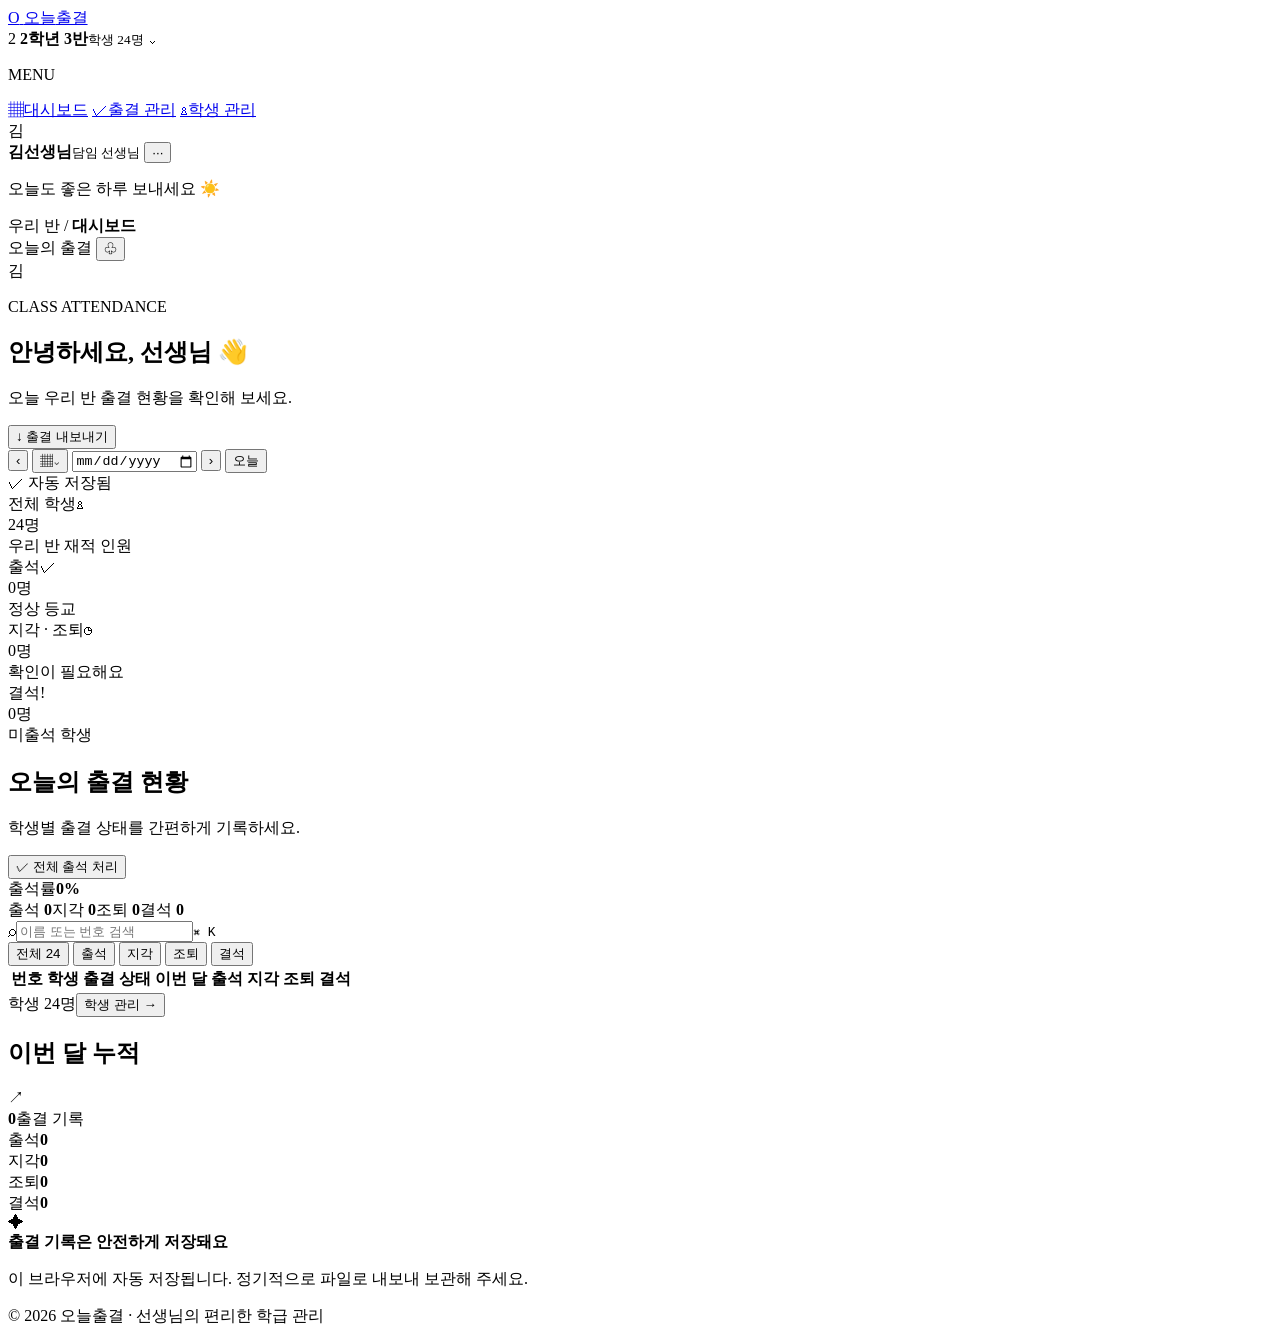
==== index.html @ e0587764 "Rename attendance-classroom_index.html to index.html" ====
<!doctype html>
<html lang="ko">
  <head>
    <meta charset="utf-8">
    <meta name="viewport" content="width=device-width, initial-scale=1">
    <meta name="theme-color" content="#f6f8fc">
    <title>오늘출결 | 우리 반 출결 관리</title>
    <link rel="stylesheet" href="styles.css">
  </head>
  <body>
    <div class="app-shell">
      <aside class="sidebar" aria-label="주 메뉴">
        <a class="brand" href="#" aria-label="오늘출결 홈">
          <span class="brand-mark" aria-hidden="true">O</span>
          <span>오늘<span class="brand-accent">출결</span></span>
        </a>
        <div class="class-switcher">
          <span class="class-icon">2</span>
          <span><strong>2학년 3반</strong><small>학생 24명</small></span>
          <span class="switch-chevron" aria-hidden="true">⌄</span>
        </div>
        <p class="nav-label">MENU</p>
        <nav class="main-nav">
          <a class="nav-item active" href="#overview"><span class="nav-icon">▦</span>대시보드</a>
          <a class="nav-item" href="#attendance"><span class="nav-icon">✓</span>출결 관리</a>
          <a class="nav-item" href="#students"><span class="nav-icon">♙</span>학생 관리</a>
        </nav>
        <div class="sidebar-bottom">
          <div class="teacher-card">
            <div class="teacher-avatar">김</div>
            <span><strong>김선생님</strong><small>담임 선생님</small></span>
            <button class="more-button" aria-label="프로필 메뉴">···</button>
          </div>
          <p class="version">오늘도 좋은 하루 보내세요 ☀️</p>
        </div>
      </aside>

      <main class="main-content" id="overview">
        <header class="topbar">
          <div class="breadcrumb">우리 반 <span>/</span> <strong>대시보드</strong></div>
          <div class="topbar-actions">
            <span class="today-label"><span class="live-dot"></span>오늘의 출결</span>
            <button class="icon-button" aria-label="알림">♧<i></i></button>
            <div class="top-avatar">김</div>
          </div>
        </header>

        <section class="page-heading">
          <div>
            <p class="eyebrow">CLASS ATTENDANCE</p>
            <h1>안녕하세요, 선생님 <span class="wave">👋</span></h1>
            <p class="heading-subtitle">오늘 우리 반 출결 현황을 확인해 보세요.</p>
          </div>
          <button class="button button-outline" id="export-button"><span aria-hidden="true">↓</span> 출결 내보내기</button>
        </section>

        <section class="date-row" aria-label="출결 날짜 선택">
          <div class="date-navigation">
            <button class="date-arrow" id="previous-day" aria-label="이전 날짜">‹</button>
            <button class="date-display" id="date-display" aria-label="날짜 선택"><span class="calendar-icon">▦</span><span id="date-label"></span><span class="chevron">⌄</span></button>
            <input id="date-picker" type="date" aria-label="출결 날짜">
            <button class="date-arrow" id="next-day" aria-label="다음 날짜">›</button>
            <button class="today-button" id="today-button">오늘</button>
          </div>
          <div class="saved-state"><span class="saved-check">✓</span> 자동 저장됨</div>
        </section>

        <section class="stat-grid" aria-label="오늘의 출결 통계">
          <article class="stat-card">
            <div class="stat-top"><span>전체 학생</span><span class="stat-icon icon-blue">♙</span></div>
            <div class="stat-value" id="total-count">24<span>명</span></div>
            <div class="stat-foot"><span class="neutral-dot"></span>우리 반 재적 인원</div>
          </article>
          <article class="stat-card">
            <div class="stat-top"><span>출석</span><span class="stat-icon icon-green">✓</span></div>
            <div class="stat-value" id="present-count">0<span>명</span></div>
            <div class="stat-foot"><span class="green-dot"></span><span id="present-note">정상 등교</span></div>
          </article>
          <article class="stat-card">
            <div class="stat-top"><span>지각 · 조퇴</span><span class="stat-icon icon-amber">◷</span></div>
            <div class="stat-value" id="late-early-count">0<span>명</span></div>
            <div class="stat-foot"><span class="amber-dot"></span>확인이 필요해요</div>
          </article>
          <article class="stat-card">
            <div class="stat-top"><span>결석</span><span class="stat-icon icon-red">!</span></div>
            <div class="stat-value" id="absent-count">0<span>명</span></div>
            <div class="stat-foot"><span class="red-dot"></span>미출석 학생</div>
          </article>
        </section>

        <section class="overview-grid">
          <article class="panel attendance-panel" id="students">
            <div class="panel-heading">
              <div><h2>오늘의 출결 현황</h2><p>학생별 출결 상태를 간편하게 기록하세요.</p></div>
              <button class="button button-primary" id="all-present"><span>✓</span> 전체 출석 처리</button>
            </div>
            <div class="attendance-summary">
              <div class="summary-copy"><span class="summary-kicker">출석률</span><strong id="attendance-rate">0%</strong></div>
              <div class="progress-track"><div class="progress-fill" id="attendance-progress"></div></div>
              <div class="summary-counts"><span><i class="legend-dot present"></i>출석 <b id="summary-present">0</b></span><span><i class="legend-dot late"></i>지각 <b id="summary-late">0</b></span><span><i class="legend-dot early"></i>조퇴 <b id="summary-early">0</b></span><span><i class="legend-dot absent"></i>결석 <b id="summary-absent">0</b></span></div>
            </div>
            <div class="table-toolbar" id="attendance">
              <label class="search-box"><span aria-hidden="true">⌕</span><input id="search-input" type="search" placeholder="이름 또는 번호 검색" aria-label="이름 또는 번호 검색"><kbd>⌘ K</kbd></label>
              <div class="filter-group" aria-label="출결 상태 필터">
                <button class="filter-button selected" data-filter="all">전체 <span id="filter-all-count">24</span></button>
                <button class="filter-button" data-filter="present">출석</button>
                <button class="filter-button" data-filter="late">지각</button>
                <button class="filter-button" data-filter="early">조퇴</button>
                <button class="filter-button" data-filter="absent">결석</button>
              </div>
            </div>
            <div class="table-wrap">
              <table>
                <thead><tr><th>번호</th><th>학생</th><th>출결 상태</th><th>이번 달 출석</th><th>지각</th><th>조퇴</th><th>결석</th></tr></thead>
                <tbody id="student-rows"></tbody>
              </table>
              <div class="empty-state" id="empty-state" hidden>검색 결과가 없습니다.</div>
            </div>
            <div class="table-footer"><span id="showing-count">학생 24명</span><button class="text-button" id="manage-students">학생 관리 <span>→</span></button></div>
          </article>

          <aside class="side-panels">
            <article class="panel month-panel">
              <div class="panel-heading compact"><div><h2>이번 달 누적</h2><p id="month-label"></p></div><span class="trend-icon">↗</span></div>
              <div class="month-total"><strong id="month-total">0</strong><span>출결 기록</span></div>
              <div class="mini-chart" id="mini-chart" aria-label="최근 7일 출석 추이"></div>
              <div class="chart-labels" id="chart-labels"></div>
              <div class="month-breakdown">
                <div><span><i class="legend-dot present"></i>출석</span><strong id="month-present">0</strong></div>
                <div><span><i class="legend-dot late"></i>지각</span><strong id="month-late">0</strong></div>
                <div><span><i class="legend-dot early"></i>조퇴</span><strong id="month-early">0</strong></div>
                <div><span><i class="legend-dot absent"></i>결석</span><strong id="month-absent">0</strong></div>
              </div>
            </article>
            <article class="tip-card">
              <div class="tip-icon">✦</div><div><strong>출결 기록은 안전하게 저장돼요</strong><p>이 브라우저에 자동 저장됩니다. 정기적으로 파일로 내보내 보관해 주세요.</p></div>
            </article>
          </aside>
        </section>
        <footer class="page-footer">© 2026 오늘출결 <span>·</span> 선생님의 편리한 학급 관리</footer>
      </main>
    </div>

    <dialog id="student-dialog">
      <form method="dialog" id="student-form">
        <div class="dialog-heading"><div><span class="eyebrow">CLASS ROSTER</span><h2>학생 추가</h2></div><button class="dialog-close" value="cancel" aria-label="닫기">×</button></div>
        <label class="form-label" for="student-name">학생 이름</label>
        <input id="student-name" class="form-input" name="name" maxlength="20" placeholder="이름을 입력해 주세요" required>
        <div class="dialog-actions"><button class="button button-outline" value="cancel">취소</button><button class="button button-primary" id="save-student" value="default">학생 추가</button></div>
      </form>
    </dialog>
    <script src="app.js"></script>
  </body>
</html>
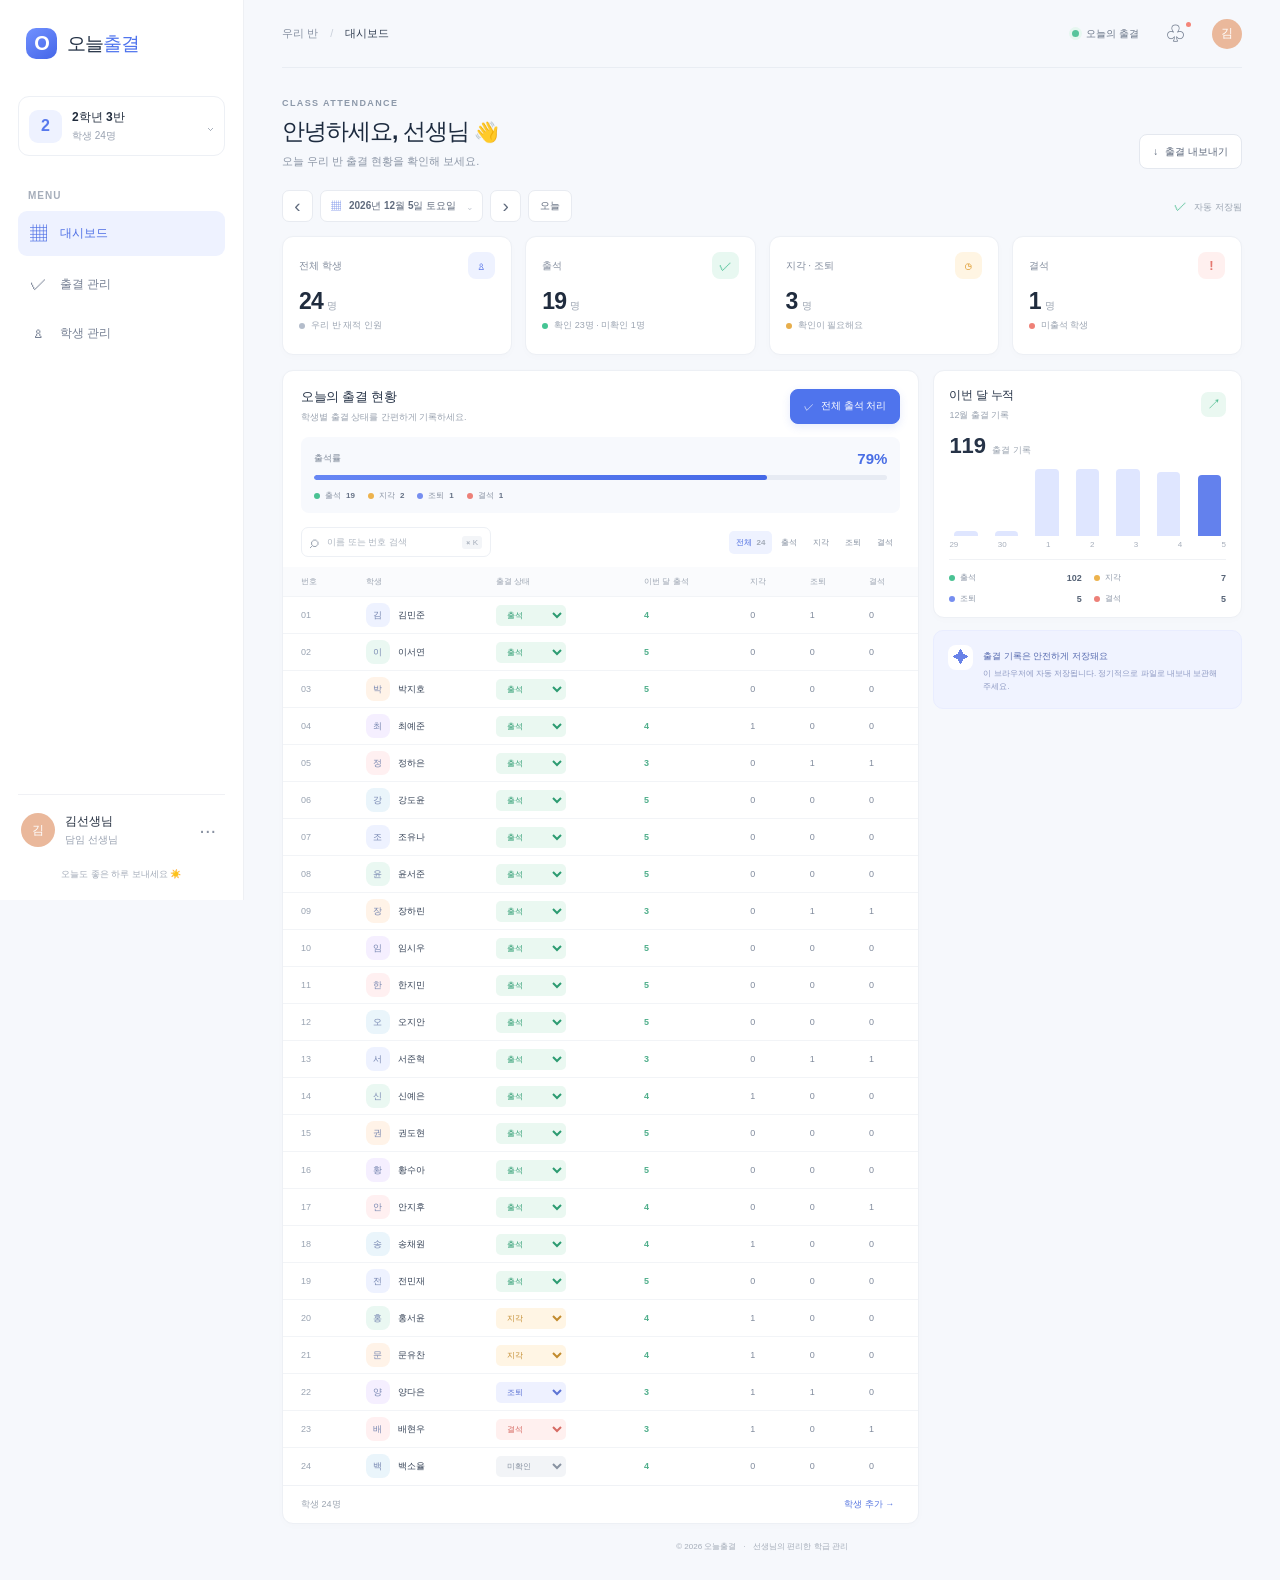
==== commit 360ff9a4: "Fix attendance app assets and add usage guide Co-authored-by: copilot-swe-agent[bot] <198982749+Copi" ====
--- a/index.html
+++ b/index.html
@@ -5,7 +5,7 @@
     <meta name="viewport" content="width=device-width, initial-scale=1">
     <meta name="theme-color" content="#f6f8fc">
     <title>오늘출결 | 우리 반 출결 관리</title>
-    <link rel="stylesheet" href="styles.css">
+    <link rel="stylesheet" href="attendance-classroom_styles.css">
   </head>
   <body>
     <div class="app-shell">
@@ -149,6 +149,6 @@
         <div class="dialog-actions"><button class="button button-outline" value="cancel">취소</button><button class="button button-primary" id="save-student" value="default">학생 추가</button></div>
       </form>
     </dialog>
-    <script src="app.js"></script>
+    <script src="attendance-classroom_app.js"></script>
   </body>
 </html>
--- a/attendance-classroom_styles.css
+++ b/attendance-classroom_styles.css
@@ -0,0 +1,200 @@
+:root {
+  font-family: 'Apple SD Gothic Neo', 'Malgun Gothic', 'Noto Sans KR', sans-serif;
+  color: #202b3c;
+  background: #f6f8fc;
+  font-synthesis: none;
+  text-rendering: optimizeLegibility;
+  --blue: #4f74ed;
+  --muted: #8b95a7;
+  --border: #edf0f5;
+}
+
+* { box-sizing: border-box; }
+body { margin: 0; min-width: 320px; background: #f6f8fc; }
+button, input { font: inherit; }
+button { cursor: pointer; }
+.app-shell { min-height: 100vh; }
+
+.sidebar {
+  width: 244px; position: fixed; inset: 0 auto 0 0; z-index: 4; display: flex; flex-direction: column;
+  padding: 28px 18px 19px; background: #fff; border-right: 1px solid #eef0f4;
+}
+.brand { display: flex; align-items: center; gap: 10px; padding: 0 8px; color: #223044; text-decoration: none; font-size: 19px; font-weight: 800; letter-spacing: -1px; }
+.brand-mark { width: 31px; height: 31px; display: grid; place-items: center; border-radius: 10px; color: #fff; background: linear-gradient(145deg,#7191ff,#4566e8); font-size: 20px; font-weight: 700; }
+.brand-accent { color: var(--blue); }
+.class-switcher { display: flex; align-items: center; gap: 10px; margin: 37px 0 34px; padding: 12px 10px; border: 1px solid #edf0f5; border-radius: 11px; }
+.class-icon { width: 33px; height: 33px; display: grid; place-items: center; border-radius: 9px; color: #5879ed; background: #eef2ff; font-weight: 800; }
+.class-switcher strong,.teacher-card strong { display: block; font-size: 12px; }
+.class-switcher small,.teacher-card small { display: block; margin-top: 3px; color: #98a1b0; font-size: 10px; }
+.switch-chevron { margin-left: auto; color: #aab1bd; }
+.nav-label { padding: 0 10px; color: #a5adba; font-size: 10px; font-weight: 700; letter-spacing: 1px; }
+.main-nav { display: grid; gap: 7px; }
+.nav-item { display: flex; align-items: center; gap: 13px; padding: 11px 12px; border-radius: 9px; color: #778194; text-decoration: none; font-size: 12px; font-weight: 600; }
+.nav-item.active { color: #4f70e5; background: #eef2ff; }
+.nav-icon { width: 17px; text-align: center; font-size: 17px; }
+.sidebar-bottom { margin-top: auto; }
+.teacher-card { display: flex; align-items: center; gap: 10px; border-top: 1px solid #f0f1f5; padding: 18px 3px 13px; }
+.teacher-avatar,.top-avatar { display: grid; place-items: center; flex: 0 0 auto; border-radius: 50%; color: #fff; background: #eab89b; font-size: 12px; font-weight: 700; }
+.teacher-avatar { width: 34px; height: 34px; }
+.more-button { margin-left: auto; border: 0; background: none; color: #8992a2; font-size: 20px; }
+.version { margin: 8px 0 0; color: #a4acb9; font-size: 9px; text-align: center; }
+
+.main-content { max-width: 1600px; margin-left: 244px; padding: 0 38px 28px; }
+.topbar { height: 68px; display: flex; align-items: center; justify-content: space-between; border-bottom: 1px solid #e9edf3; }
+.breadcrumb { color: #8791a2; font-size: 11px; }
+.breadcrumb span { margin: 0 9px; color: #cad0da; }
+.breadcrumb strong { color: #344054; font-weight: 600; }
+.topbar-actions { display: flex; align-items: center; gap: 21px; }
+.today-label { display: flex; align-items: center; gap: 7px; color: #687487; font-size: 10px; }
+.live-dot { width: 7px; height: 7px; border-radius: 50%; background: #56c49b; box-shadow: 0 0 0 3px #e6f7f0; }
+.icon-button { position: relative; border: 0; color: #727d8f; background: none; font-size: 19px; }
+.icon-button i { position: absolute; top: 2px; right: 0; width: 5px; height: 5px; border-radius: 50%; background: #f48579; }
+.top-avatar { width: 30px; height: 30px; }
+.page-heading { display: flex; justify-content: space-between; align-items: end; margin: 30px 0 21px; }
+.eyebrow { margin: 0 0 8px; color: #8d99aa; font-size: 9px; font-weight: 700; letter-spacing: 1.4px; }
+h1,h2,p { margin-top: 0; }
+h1 { margin-bottom: 7px; color: #1d2b3f; font-size: 23px; letter-spacing: -1px; }
+.wave { font-size: 20px; }
+.heading-subtitle { margin: 0; color: #8d97a7; font-size: 11px; }
+.button { display: inline-flex; align-items: center; justify-content: center; gap: 7px; min-height: 35px; padding: 0 13px; border-radius: 8px; font-size: 10px; font-weight: 600; transition: .15s ease; }
+.button-outline { border: 1px solid #e4e8ef; color: #596579; background: #fff; }
+.button-outline:hover { background: #f8f9fc; border-color: #ccd4e0; }
+.button-primary { border: 1px solid var(--blue); color: #fff; background: var(--blue); box-shadow: 0 3px 8px #4f74ed24; }
+.button-primary:hover { background: #3e63df; }
+.date-row { display: flex; justify-content: space-between; align-items: center; margin-bottom: 14px; }
+.date-navigation { position: relative; display: flex; align-items: center; gap: 7px; }
+.date-arrow,.today-button,.date-display { height: 32px; border: 1px solid #e8ebf1; border-radius: 7px; color: #606b7d; background: #fff; }
+.date-arrow { width: 31px; font-size: 19px; }
+.date-display { display: flex; align-items: center; gap: 8px; padding: 0 10px; font-size: 10px; font-weight: 600; }
+.calendar-icon { color: #7890e8; }
+.chevron { margin-left: 3px; color: #9da6b4; }
+#date-picker { position: absolute; z-index: 3; left: 36px; width: 145px; height: 32px; opacity: 0; cursor: pointer; }
+.today-button { padding: 0 11px; font-size: 10px; }
+.saved-state { color: #9aa4b1; font-size: 9px; }
+.saved-check { margin-right: 5px; color: #40b98a; font-size: 13px; }
+.stat-grid { display: grid; grid-template-columns: repeat(4, minmax(0,1fr)); gap: 13px; margin-bottom: 15px; }
+.stat-card,.panel { border: 1px solid #edf0f5; border-radius: 11px; background: #fff; box-shadow: 0 2px 8px #28364b04; }
+.stat-card { min-height: 119px; padding: 15px 16px 13px; }
+.stat-top { display: flex; justify-content: space-between; align-items: center; color: #828c9d; font-size: 10px; font-weight: 500; }
+.stat-icon { width: 27px; height: 27px; display: grid; place-items: center; border-radius: 8px; font-weight: 700; font-size: 13px; }
+.icon-blue { color: #6781eb; background: #eef2ff; }
+.icon-green { color: #35b888; background: #e8f8f1; }
+.icon-amber { color: #e2a543; background: #fff5e3; }
+.icon-red { color: #e57870; background: #fff0ef; }
+.stat-value { margin: 9px 0 4px; color: #202c3e; font-size: 23px; font-weight: 700; letter-spacing: -.8px; }
+.stat-value span { margin-left: 4px; color: #9ba4b1; font-size: 10px; font-weight: 500; }
+.stat-foot { display: flex; align-items: center; gap: 6px; color: #9ba4b1; font-size: 9px; }
+.neutral-dot,.green-dot,.amber-dot,.red-dot { width: 6px; height: 6px; border-radius: 50%; }
+.neutral-dot { background: #b4bdcb; }.green-dot { background: #45c594; }.amber-dot { background: #e7ae4c; }.red-dot { background: #ef8177; }
+.overview-grid { display: grid; grid-template-columns: minmax(0, 1.9fr) minmax(235px, .92fr); gap: 14px; align-items: start; }
+.attendance-panel { min-width: 0; overflow: hidden; }
+.panel-heading { display: flex; align-items: center; justify-content: space-between; padding: 17px 18px 13px; }
+.panel-heading h2 { margin: 0 0 5px; color: #263347; font-size: 13px; letter-spacing: -.3px; }
+.panel-heading p { margin: 0; color: #9aa3b0; font-size: 9px; }
+.attendance-summary { margin: 0 18px; padding: 13px 13px 12px; border-radius: 8px; background: #f7f9fd; }
+.summary-copy { display: flex; justify-content: space-between; align-items: center; margin-bottom: 8px; }
+.summary-kicker { color: #7f8999; font-size: 9px; }
+.summary-copy strong { color: #496ee5; font-size: 15px; }
+.progress-track { height: 5px; overflow: hidden; border-radius: 9px; background: #e7ebf3; }
+.progress-fill { width: 0; height: 100%; border-radius: inherit; background: linear-gradient(90deg,#6686f4,#4569e7); transition: width .25s ease; }
+.summary-counts { display: flex; flex-wrap: wrap; gap: 13px; margin-top: 10px; color: #8a94a4; font-size: 8px; }
+.summary-counts span,.month-breakdown span { display: inline-flex; align-items: center; gap: 5px; }
+.summary-counts b { color: #657185; font-weight: 600; }
+.legend-dot { display: inline-block; width: 6px; height: 6px; border-radius: 50%; }
+.legend-dot.present { background: #4ac293; }.legend-dot.late { background: #edb34d; }.legend-dot.early { background: #768ef0; }.legend-dot.absent { background: #ed8078; }
+.table-toolbar { display: flex; justify-content: space-between; align-items: center; gap: 12px; padding: 14px 18px 10px; }
+.search-box { display: flex; align-items: center; gap: 6px; width: 190px; height: 30px; padding: 0 8px; border: 1px solid #edf0f5; border-radius: 7px; color: #9ca5b2; }
+.search-box > span { font-size: 17px; }
+.search-box input { width: 100%; min-width: 0; border: 0; outline: 0; color: #495569; background: transparent; font-size: 9px; }
+.search-box input::placeholder { color: #adb5c0; }
+kbd { flex: 0 0 auto; padding: 2px 4px; border-radius: 3px; color: #a4adba; background: #f3f5f8; font: 8px sans-serif; }
+.filter-group { display: flex; align-items: center; gap: 2px; }
+.filter-button { border: 0; border-radius: 5px; padding: 6px 7px; color: #8792a2; background: transparent; font-size: 8px; white-space: nowrap; }
+.filter-button span { margin-left: 2px; color: #a1aab7; }
+.filter-button.selected { color: #4b6ce0; background: #eef2ff; font-weight: 600; }
+.table-wrap { min-height: 232px; overflow-x: auto; }
+table { width: 100%; border-collapse: collapse; text-align: left; }
+thead { background: #fafbfd; }
+th { padding: 9px 10px; color: #9ca5b2; font-size: 8px; font-weight: 500; white-space: nowrap; }
+th:first-child,td:first-child { padding-left: 18px; }
+td { height: 37px; padding: 4px 10px; border-top: 1px solid #f2f4f7; color: #768193; font-size: 9px; white-space: nowrap; }
+.student-cell { display: flex; align-items: center; gap: 8px; color: #344155; font-weight: 600; }
+.student-initial { width: 24px; height: 24px; display: grid; place-items: center; border-radius: 8px; background: #f1f4fb; color: #7585b0; font-size: 9px; }
+.student-number { color: #9aa4b2; }
+.count-cell { color: #808b9d; }
+.count-highlight { color: #51af8c; font-weight: 600; }
+.status-select { min-width: 70px; padding: 4px 6px; border: 1px solid transparent; border-radius: 5px; outline: none; font-size: 8px; cursor: pointer; }
+.status-select:focus { border-color: #bdcaff; }
+.status-present { color: #2d9c72; background: #eaf8f1; }.status-late { color: #c28b2e; background: #fff5e4; }.status-early { color: #5d74d4; background: #eef1ff; }.status-absent { color: #d66b64; background: #fff0ef; }.status-unset { color: #8993a2; background: #f2f4f7; }
+.empty-state { padding: 32px 10px; color: #9aa3b0; font-size: 10px; text-align: center; }
+.table-footer { display: flex; justify-content: space-between; align-items: center; padding: 11px 18px; border-top: 1px solid #f0f2f6; color: #9ba4b0; font-size: 9px; }
+.text-button { border: 0; color: #5574df; background: none; font-size: 9px; font-weight: 600; }
+.text-button span { padding-left: 4px; font-size: 13px; }
+.side-panels { display: grid; gap: 12px; }
+.month-panel { padding-bottom: 13px; }
+.panel-heading.compact { padding: 16px 15px 6px; }
+.panel-heading.compact h2 { font-size: 12px; }
+.trend-icon { width: 25px; height: 25px; display: grid; place-items: center; border-radius: 7px; color: #50bd91; background: #eaf8f1; font-size: 14px; }
+.month-total { display: flex; align-items: baseline; gap: 6px; padding: 5px 15px 0; }
+.month-total strong { color: #263347; font-size: 22px; }.month-total span { color: #9da6b2; font-size: 9px; }
+.mini-chart { height: 77px; display: flex; align-items: end; justify-content: space-between; gap: 7px; padding: 10px 15px 0; }
+.chart-bar-wrap { height: 100%; display: flex; flex: 1; align-items: end; justify-content: center; }
+.chart-bar { width: 70%; min-height: 4px; border-radius: 4px 4px 0 0; background: #dfe6ff; transition: height .2s ease; }
+.chart-bar.today { background: #6381ed; }
+.chart-labels { display: flex; justify-content: space-between; padding: 4px 15px 10px; color: #a6aebb; font-size: 8px; }
+.month-breakdown { display: grid; grid-template-columns: 1fr 1fr; gap: 10px 12px; margin: 0 15px; padding-top: 12px; border-top: 1px solid #f0f2f5; }
+.month-breakdown div { display: flex; justify-content: space-between; align-items: center; color: #8e98a8; font-size: 8px; }
+.month-breakdown strong { color: #576477; font-size: 9px; font-weight: 600; }
+.tip-card { display: flex; gap: 10px; padding: 14px; border: 1px solid #e9edff; border-radius: 10px; background: #f0f3ff; }
+.tip-icon { width: 25px; height: 25px; flex: 0 0 auto; display: grid; place-items: center; border-radius: 8px; color: #6882e8; background: #fff; }
+.tip-card strong { color: #566aaf; font-size: 9px; }
+.tip-card p { margin: 5px 0 0; color: #8b97c1; font-size: 8px; line-height: 1.6; }
+.page-footer { margin-top: 17px; color: #a4acb8; font-size: 8px; text-align: center; }.page-footer span { margin: 0 5px; }
+
+dialog { width: min(390px, calc(100vw - 32px)); padding: 0; border: 0; border-radius: 14px; box-shadow: 0 18px 60px #25324a33; }
+dialog::backdrop { background: #1b263b66; backdrop-filter: blur(2px); }
+dialog form { padding: 23px; }
+.dialog-heading { display: flex; justify-content: space-between; align-items: start; margin-bottom: 20px; }
+.dialog-heading .eyebrow { margin-bottom: 6px; }.dialog-heading h2 { margin: 0; font-size: 18px; }
+.dialog-close { border: 0; color: #8c96a6; background: none; font-size: 24px; line-height: 1; }
+.form-label { display: block; margin-bottom: 7px; color: #626e80; font-size: 10px; }
+.form-input { width: 100%; height: 39px; padding: 0 11px; border: 1px solid #e5e9f0; border-radius: 7px; outline-color: #8299f1; font-size: 11px; }
+.dialog-actions { display: flex; justify-content: end; gap: 7px; margin-top: 20px; }
+
+@media (min-width: 1400px) {
+  .main-content { margin: 0 auto 0 244px; padding-right: 55px; padding-left: 55px; }
+}
+@media (max-width: 1100px) {
+  .sidebar { width: 205px; padding-right: 14px; padding-left: 14px; }
+  .main-content { margin-left: 205px; padding-right: 22px; padding-left: 22px; }
+  .overview-grid { grid-template-columns: minmax(0,1fr) 250px; gap: 10px; }
+  .table-toolbar { align-items: flex-start; flex-direction: column; }
+  .filter-group { flex-wrap: wrap; }
+  .search-box { width: 100%; }
+}
+@media (max-width: 760px) {
+  .sidebar { position: static; width: 100%; height: 57px; flex-direction: row; align-items: center; justify-content: space-between; padding: 0 17px; border-right: 0; border-bottom: 1px solid #edf0f5; }
+  .brand { padding: 0; font-size: 16px; }.brand-mark { width: 27px; height: 27px; font-size: 17px; }
+  .class-switcher { margin: 0; padding: 5px 8px; border: 0; }.class-icon { width: 27px; height: 27px; }.class-switcher small,.switch-chevron,.nav-label,.sidebar-bottom { display: none; }
+  .class-switcher strong { font-size: 10px; }
+  .main-nav { display: flex; gap: 2px; }.nav-item { gap: 0; padding: 8px; font-size: 0; }.nav-icon { font-size: 16px; }
+  .main-content { margin: 0; padding: 0 16px 22px; }
+  .topbar { height: 48px; }.topbar-actions { gap: 12px; }.today-label { font-size: 9px; }
+  .page-heading { align-items: flex-start; margin: 23px 0 18px; }.page-heading .button { padding: 0 9px; min-height: 31px; font-size: 9px; }
+  h1 { font-size: 19px; }.heading-subtitle { font-size: 10px; }
+  .stat-grid { grid-template-columns: repeat(2,minmax(0,1fr)); gap: 9px; }.stat-card { min-height: 105px; padding: 12px; }
+  .overview-grid { grid-template-columns: 1fr; }.side-panels { grid-template-columns: 1fr 1fr; align-items: stretch; }.tip-card { align-items: flex-start; }
+}
+@media (max-width: 490px) {
+  .sidebar { padding: 0 10px; }.brand { gap: 6px; font-size: 14px; }.brand-mark { width: 24px; height: 24px; }
+  .class-switcher { gap: 6px; padding: 4px; }.class-switcher strong { font-size: 9px; }.class-icon { width: 23px; height: 23px; }
+  .main-nav { gap: 0; }.nav-item { padding: 7px 6px; }.nav-icon { font-size: 14px; }
+  .main-content { padding-right: 11px; padding-left: 11px; }.breadcrumb { font-size: 9px; }
+  .page-heading { gap: 5px; }.page-heading .button { font-size: 0; width: 33px; padding: 0; }.page-heading .button span { font-size: 15px; }
+  .date-row { align-items: flex-start; }.saved-state { padding-top: 9px; font-size: 8px; }
+  .stat-card { min-height: 99px; }.stat-value { font-size: 21px; }
+  .panel-heading { padding-right: 12px; padding-left: 12px; }.attendance-summary { margin-right: 12px; margin-left: 12px; }.table-toolbar { padding-right: 12px; padding-left: 12px; }
+  .filter-group { width: 100%; justify-content: space-between; }.filter-button { padding: 6px 5px; }
+  table { min-width: 510px; } th:first-child,td:first-child { padding-left: 12px; }.table-footer { padding-right: 12px; padding-left: 12px; }
+  .side-panels { grid-template-columns: 1fr; }.tip-card { padding: 12px; }
+}
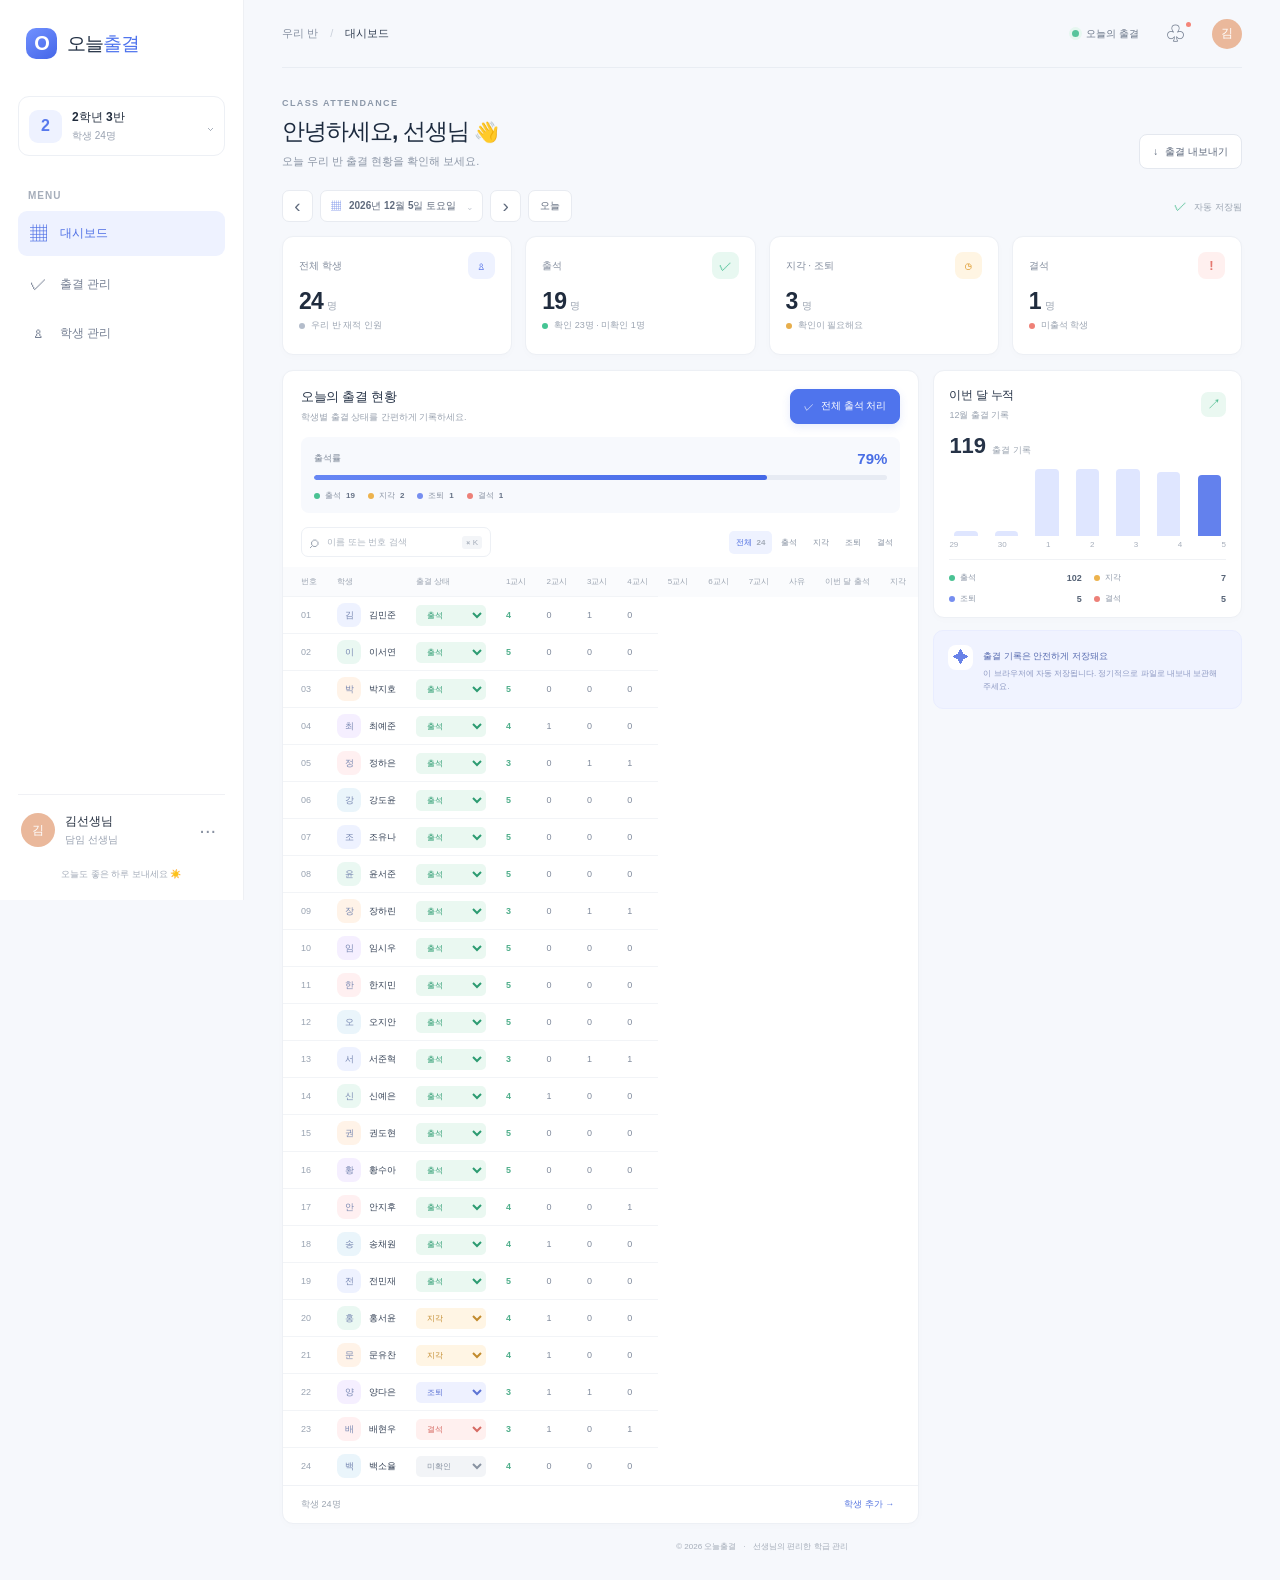
==== commit a8ecb439: "Add per-period attendance marks and reason notes Co-authored-by: copilot-swe-agent[bot] <198982749+C" ====
--- a/index.html
+++ b/index.html
@@ -111,7 +111,7 @@
             </div>
             <div class="table-wrap">
               <table>
-                <thead><tr><th>번호</th><th>학생</th><th>출결 상태</th><th>이번 달 출석</th><th>지각</th><th>조퇴</th><th>결석</th></tr></thead>
+                <thead><tr><th>번호</th><th>학생</th><th>출결 상태</th><th>1교시</th><th>2교시</th><th>3교시</th><th>4교시</th><th>5교시</th><th>6교시</th><th>7교시</th><th>사유</th><th>이번 달 출석</th><th>지각</th><th>조퇴</th><th>결석</th></tr></thead>
                 <tbody id="student-rows"></tbody>
               </table>
               <div class="empty-state" id="empty-state" hidden>검색 결과가 없습니다.</div>
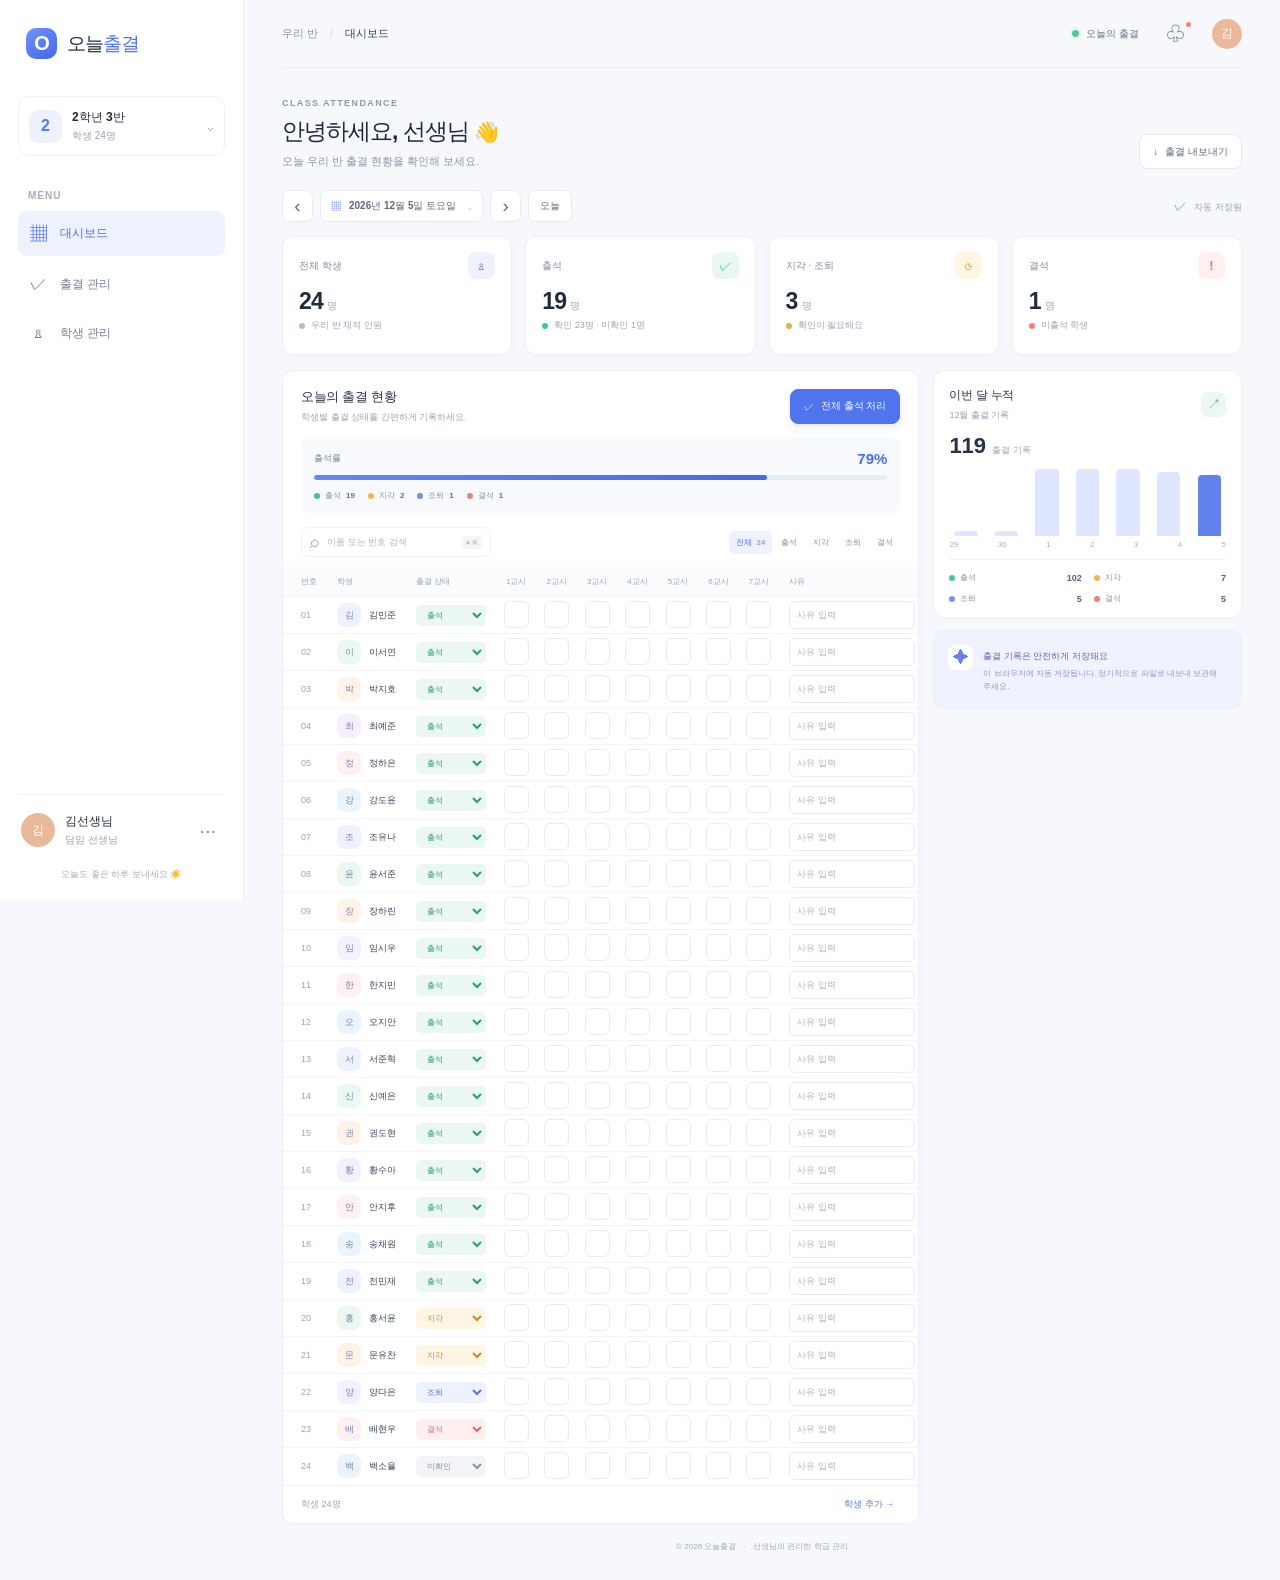
==== commit 9a8cf4b9: "Use renamed attendance asset paths Co-authored-by: copilot-swe-agent[bot] <198982749+Copilot@users.n" ====
--- a/index.html
+++ b/index.html
@@ -5,7 +5,7 @@
     <meta name="viewport" content="width=device-width, initial-scale=1">
     <meta name="theme-color" content="#f6f8fc">
     <title>오늘출결 | 우리 반 출결 관리</title>
-    <link rel="stylesheet" href="attendance-classroom_styles.css">
+    <link rel="stylesheet" href="classroom_styles.css">
   </head>
   <body>
     <div class="app-shell">
@@ -149,6 +149,6 @@
         <div class="dialog-actions"><button class="button button-outline" value="cancel">취소</button><button class="button button-primary" id="save-student" value="default">학생 추가</button></div>
       </form>
     </dialog>
-    <script src="attendance-classroom_app.js"></script>
+    <script src="classroom_app.js"></script>
   </body>
 </html>
--- a/classroom_styles.css
+++ b/classroom_styles.css
@@ -0,0 +1,207 @@
+:root {
+  font-family: 'Apple SD Gothic Neo', 'Malgun Gothic', 'Noto Sans KR', sans-serif;
+  color: #202b3c;
+  background: #f6f8fc;
+  font-synthesis: none;
+  text-rendering: optimizeLegibility;
+  --blue: #4f74ed;
+  --muted: #8b95a7;
+  --border: #edf0f5;
+}
+
+* { box-sizing: border-box; }
+body { margin: 0; min-width: 320px; background: #f6f8fc; }
+button, input { font: inherit; }
+button { cursor: pointer; }
+.app-shell { min-height: 100vh; }
+
+.sidebar {
+  width: 244px; position: fixed; inset: 0 auto 0 0; z-index: 4; display: flex; flex-direction: column;
+  padding: 28px 18px 19px; background: #fff; border-right: 1px solid #eef0f4;
+}
+.brand { display: flex; align-items: center; gap: 10px; padding: 0 8px; color: #223044; text-decoration: none; font-size: 19px; font-weight: 800; letter-spacing: -1px; }
+.brand-mark { width: 31px; height: 31px; display: grid; place-items: center; border-radius: 10px; color: #fff; background: linear-gradient(145deg,#7191ff,#4566e8); font-size: 20px; font-weight: 700; }
+.brand-accent { color: var(--blue); }
+.class-switcher { display: flex; align-items: center; gap: 10px; margin: 37px 0 34px; padding: 12px 10px; border: 1px solid #edf0f5; border-radius: 11px; }
+.class-icon { width: 33px; height: 33px; display: grid; place-items: center; border-radius: 9px; color: #5879ed; background: #eef2ff; font-weight: 800; }
+.class-switcher strong,.teacher-card strong { display: block; font-size: 12px; }
+.class-switcher small,.teacher-card small { display: block; margin-top: 3px; color: #98a1b0; font-size: 10px; }
+.switch-chevron { margin-left: auto; color: #aab1bd; }
+.nav-label { padding: 0 10px; color: #a5adba; font-size: 10px; font-weight: 700; letter-spacing: 1px; }
+.main-nav { display: grid; gap: 7px; }
+.nav-item { display: flex; align-items: center; gap: 13px; padding: 11px 12px; border-radius: 9px; color: #778194; text-decoration: none; font-size: 12px; font-weight: 600; }
+.nav-item.active { color: #4f70e5; background: #eef2ff; }
+.nav-icon { width: 17px; text-align: center; font-size: 17px; }
+.sidebar-bottom { margin-top: auto; }
+.teacher-card { display: flex; align-items: center; gap: 10px; border-top: 1px solid #f0f1f5; padding: 18px 3px 13px; }
+.teacher-avatar,.top-avatar { display: grid; place-items: center; flex: 0 0 auto; border-radius: 50%; color: #fff; background: #eab89b; font-size: 12px; font-weight: 700; }
+.teacher-avatar { width: 34px; height: 34px; }
+.more-button { margin-left: auto; border: 0; background: none; color: #8992a2; font-size: 20px; }
+.version { margin: 8px 0 0; color: #a4acb9; font-size: 9px; text-align: center; }
+
+.main-content { max-width: 1600px; margin-left: 244px; padding: 0 38px 28px; }
+.topbar { height: 68px; display: flex; align-items: center; justify-content: space-between; border-bottom: 1px solid #e9edf3; }
+.breadcrumb { color: #8791a2; font-size: 11px; }
+.breadcrumb span { margin: 0 9px; color: #cad0da; }
+.breadcrumb strong { color: #344054; font-weight: 600; }
+.topbar-actions { display: flex; align-items: center; gap: 21px; }
+.today-label { display: flex; align-items: center; gap: 7px; color: #687487; font-size: 10px; }
+.live-dot { width: 7px; height: 7px; border-radius: 50%; background: #56c49b; box-shadow: 0 0 0 3px #e6f7f0; }
+.icon-button { position: relative; border: 0; color: #727d8f; background: none; font-size: 19px; }
+.icon-button i { position: absolute; top: 2px; right: 0; width: 5px; height: 5px; border-radius: 50%; background: #f48579; }
+.top-avatar { width: 30px; height: 30px; }
+.page-heading { display: flex; justify-content: space-between; align-items: end; margin: 30px 0 21px; }
+.eyebrow { margin: 0 0 8px; color: #8d99aa; font-size: 9px; font-weight: 700; letter-spacing: 1.4px; }
+h1,h2,p { margin-top: 0; }
+h1 { margin-bottom: 7px; color: #1d2b3f; font-size: 23px; letter-spacing: -1px; }
+.wave { font-size: 20px; }
+.heading-subtitle { margin: 0; color: #8d97a7; font-size: 11px; }
+.button { display: inline-flex; align-items: center; justify-content: center; gap: 7px; min-height: 35px; padding: 0 13px; border-radius: 8px; font-size: 10px; font-weight: 600; transition: .15s ease; }
+.button-outline { border: 1px solid #e4e8ef; color: #596579; background: #fff; }
+.button-outline:hover { background: #f8f9fc; border-color: #ccd4e0; }
+.button-primary { border: 1px solid var(--blue); color: #fff; background: var(--blue); box-shadow: 0 3px 8px #4f74ed24; }
+.button-primary:hover { background: #3e63df; }
+.date-row { display: flex; justify-content: space-between; align-items: center; margin-bottom: 14px; }
+.date-navigation { position: relative; display: flex; align-items: center; gap: 7px; }
+.date-arrow,.today-button,.date-display { height: 32px; border: 1px solid #e8ebf1; border-radius: 7px; color: #606b7d; background: #fff; }
+.date-arrow { width: 31px; font-size: 19px; }
+.date-display { display: flex; align-items: center; gap: 8px; padding: 0 10px; font-size: 10px; font-weight: 600; }
+.calendar-icon { color: #7890e8; }
+.chevron { margin-left: 3px; color: #9da6b4; }
+#date-picker { position: absolute; z-index: 3; left: 36px; width: 145px; height: 32px; opacity: 0; cursor: pointer; }
+.today-button { padding: 0 11px; font-size: 10px; }
+.saved-state { color: #9aa4b1; font-size: 9px; }
+.saved-check { margin-right: 5px; color: #40b98a; font-size: 13px; }
+.stat-grid { display: grid; grid-template-columns: repeat(4, minmax(0,1fr)); gap: 13px; margin-bottom: 15px; }
+.stat-card,.panel { border: 1px solid #edf0f5; border-radius: 11px; background: #fff; box-shadow: 0 2px 8px #28364b04; }
+.stat-card { min-height: 119px; padding: 15px 16px 13px; }
+.stat-top { display: flex; justify-content: space-between; align-items: center; color: #828c9d; font-size: 10px; font-weight: 500; }
+.stat-icon { width: 27px; height: 27px; display: grid; place-items: center; border-radius: 8px; font-weight: 700; font-size: 13px; }
+.icon-blue { color: #6781eb; background: #eef2ff; }
+.icon-green { color: #35b888; background: #e8f8f1; }
+.icon-amber { color: #e2a543; background: #fff5e3; }
+.icon-red { color: #e57870; background: #fff0ef; }
+.stat-value { margin: 9px 0 4px; color: #202c3e; font-size: 23px; font-weight: 700; letter-spacing: -.8px; }
+.stat-value span { margin-left: 4px; color: #9ba4b1; font-size: 10px; font-weight: 500; }
+.stat-foot { display: flex; align-items: center; gap: 6px; color: #9ba4b1; font-size: 9px; }
+.neutral-dot,.green-dot,.amber-dot,.red-dot { width: 6px; height: 6px; border-radius: 50%; }
+.neutral-dot { background: #b4bdcb; }.green-dot { background: #45c594; }.amber-dot { background: #e7ae4c; }.red-dot { background: #ef8177; }
+.overview-grid { display: grid; grid-template-columns: minmax(0, 1.9fr) minmax(235px, .92fr); gap: 14px; align-items: start; }
+.attendance-panel { min-width: 0; overflow: hidden; }
+.panel-heading { display: flex; align-items: center; justify-content: space-between; padding: 17px 18px 13px; }
+.panel-heading h2 { margin: 0 0 5px; color: #263347; font-size: 13px; letter-spacing: -.3px; }
+.panel-heading p { margin: 0; color: #9aa3b0; font-size: 9px; }
+.attendance-summary { margin: 0 18px; padding: 13px 13px 12px; border-radius: 8px; background: #f7f9fd; }
+.summary-copy { display: flex; justify-content: space-between; align-items: center; margin-bottom: 8px; }
+.summary-kicker { color: #7f8999; font-size: 9px; }
+.summary-copy strong { color: #496ee5; font-size: 15px; }
+.progress-track { height: 5px; overflow: hidden; border-radius: 9px; background: #e7ebf3; }
+.progress-fill { width: 0; height: 100%; border-radius: inherit; background: linear-gradient(90deg,#6686f4,#4569e7); transition: width .25s ease; }
+.summary-counts { display: flex; flex-wrap: wrap; gap: 13px; margin-top: 10px; color: #8a94a4; font-size: 8px; }
+.summary-counts span,.month-breakdown span { display: inline-flex; align-items: center; gap: 5px; }
+.summary-counts b { color: #657185; font-weight: 600; }
+.legend-dot { display: inline-block; width: 6px; height: 6px; border-radius: 50%; }
+.legend-dot.present { background: #4ac293; }.legend-dot.late { background: #edb34d; }.legend-dot.early { background: #768ef0; }.legend-dot.absent { background: #ed8078; }
+.table-toolbar { display: flex; justify-content: space-between; align-items: center; gap: 12px; padding: 14px 18px 10px; }
+.search-box { display: flex; align-items: center; gap: 6px; width: 190px; height: 30px; padding: 0 8px; border: 1px solid #edf0f5; border-radius: 7px; color: #9ca5b2; }
+.search-box > span { font-size: 17px; }
+.search-box input { width: 100%; min-width: 0; border: 0; outline: 0; color: #495569; background: transparent; font-size: 9px; }
+.search-box input::placeholder { color: #adb5c0; }
+kbd { flex: 0 0 auto; padding: 2px 4px; border-radius: 3px; color: #a4adba; background: #f3f5f8; font: 8px sans-serif; }
+.filter-group { display: flex; align-items: center; gap: 2px; }
+.filter-button { border: 0; border-radius: 5px; padding: 6px 7px; color: #8792a2; background: transparent; font-size: 8px; white-space: nowrap; }
+.filter-button span { margin-left: 2px; color: #a1aab7; }
+.filter-button.selected { color: #4b6ce0; background: #eef2ff; font-weight: 600; }
+.table-wrap { min-height: 232px; overflow-x: auto; }
+table { width: 100%; border-collapse: collapse; text-align: left; }
+thead { background: #fafbfd; }
+th { padding: 9px 10px; color: #9ca5b2; font-size: 8px; font-weight: 500; white-space: nowrap; }
+th:first-child,td:first-child { padding-left: 18px; }
+td { height: 37px; padding: 4px 10px; border-top: 1px solid #f2f4f7; color: #768193; font-size: 9px; white-space: nowrap; }
+.student-cell { display: flex; align-items: center; gap: 8px; color: #344155; font-weight: 600; }
+.student-initial { width: 24px; height: 24px; display: grid; place-items: center; border-radius: 8px; background: #f1f4fb; color: #7585b0; font-size: 9px; }
+.student-number { color: #9aa4b2; }
+.count-cell { color: #808b9d; }
+.count-highlight { color: #51af8c; font-weight: 600; }
+.status-select { min-width: 70px; padding: 4px 6px; border: 1px solid transparent; border-radius: 5px; outline: none; font-size: 8px; cursor: pointer; }
+.status-select:focus { border-color: #bdcaff; }
+.status-present { color: #2d9c72; background: #eaf8f1; }.status-late { color: #c28b2e; background: #fff5e4; }.status-early { color: #5d74d4; background: #eef1ff; }.status-absent { color: #d66b64; background: #fff0ef; }.status-unset { color: #8993a2; background: #f2f4f7; }
+.period-cell { padding: 3px 4px; text-align: center; }
+.period-mark { width: 25px; height: 27px; padding: 0; border: 1px solid #e8ebf1; border-radius: 6px; color: #4a70e6; background: #fff; font-size: 17px; font-weight: 700; line-height: 1; }
+.period-mark:hover { border-color: #aab9f5; background: #f5f7ff; }
+.period-mark.marked { border-color: #dce4ff; background: #eef2ff; }
+.reason-input { width: 126px; height: 28px; padding: 0 7px; border: 1px solid #e8ebf1; border-radius: 6px; outline: none; color: #536074; font-size: 9px; }
+.reason-input:focus { border-color: #aab9f5; }
+.reason-input::placeholder { color: #aab2bf; }
+.empty-state { padding: 32px 10px; color: #9aa3b0; font-size: 10px; text-align: center; }
+.table-footer { display: flex; justify-content: space-between; align-items: center; padding: 11px 18px; border-top: 1px solid #f0f2f6; color: #9ba4b0; font-size: 9px; }
+.text-button { border: 0; color: #5574df; background: none; font-size: 9px; font-weight: 600; }
+.text-button span { padding-left: 4px; font-size: 13px; }
+.side-panels { display: grid; gap: 12px; }
+.month-panel { padding-bottom: 13px; }
+.panel-heading.compact { padding: 16px 15px 6px; }
+.panel-heading.compact h2 { font-size: 12px; }
+.trend-icon { width: 25px; height: 25px; display: grid; place-items: center; border-radius: 7px; color: #50bd91; background: #eaf8f1; font-size: 14px; }
+.month-total { display: flex; align-items: baseline; gap: 6px; padding: 5px 15px 0; }
+.month-total strong { color: #263347; font-size: 22px; }.month-total span { color: #9da6b2; font-size: 9px; }
+.mini-chart { height: 77px; display: flex; align-items: end; justify-content: space-between; gap: 7px; padding: 10px 15px 0; }
+.chart-bar-wrap { height: 100%; display: flex; flex: 1; align-items: end; justify-content: center; }
+.chart-bar { width: 70%; min-height: 4px; border-radius: 4px 4px 0 0; background: #dfe6ff; transition: height .2s ease; }
+.chart-bar.today { background: #6381ed; }
+.chart-labels { display: flex; justify-content: space-between; padding: 4px 15px 10px; color: #a6aebb; font-size: 8px; }
+.month-breakdown { display: grid; grid-template-columns: 1fr 1fr; gap: 10px 12px; margin: 0 15px; padding-top: 12px; border-top: 1px solid #f0f2f5; }
+.month-breakdown div { display: flex; justify-content: space-between; align-items: center; color: #8e98a8; font-size: 8px; }
+.month-breakdown strong { color: #576477; font-size: 9px; font-weight: 600; }
+.tip-card { display: flex; gap: 10px; padding: 14px; border: 1px solid #e9edff; border-radius: 10px; background: #f0f3ff; }
+.tip-icon { width: 25px; height: 25px; flex: 0 0 auto; display: grid; place-items: center; border-radius: 8px; color: #6882e8; background: #fff; }
+.tip-card strong { color: #566aaf; font-size: 9px; }
+.tip-card p { margin: 5px 0 0; color: #8b97c1; font-size: 8px; line-height: 1.6; }
+.page-footer { margin-top: 17px; color: #a4acb8; font-size: 8px; text-align: center; }.page-footer span { margin: 0 5px; }
+
+dialog { width: min(390px, calc(100vw - 32px)); padding: 0; border: 0; border-radius: 14px; box-shadow: 0 18px 60px #25324a33; }
+dialog::backdrop { background: #1b263b66; backdrop-filter: blur(2px); }
+dialog form { padding: 23px; }
+.dialog-heading { display: flex; justify-content: space-between; align-items: start; margin-bottom: 20px; }
+.dialog-heading .eyebrow { margin-bottom: 6px; }.dialog-heading h2 { margin: 0; font-size: 18px; }
+.dialog-close { border: 0; color: #8c96a6; background: none; font-size: 24px; line-height: 1; }
+.form-label { display: block; margin-bottom: 7px; color: #626e80; font-size: 10px; }
+.form-input { width: 100%; height: 39px; padding: 0 11px; border: 1px solid #e5e9f0; border-radius: 7px; outline-color: #8299f1; font-size: 11px; }
+.dialog-actions { display: flex; justify-content: end; gap: 7px; margin-top: 20px; }
+
+@media (min-width: 1400px) {
+  .main-content { margin: 0 auto 0 244px; padding-right: 55px; padding-left: 55px; }
+}
+@media (max-width: 1100px) {
+  .sidebar { width: 205px; padding-right: 14px; padding-left: 14px; }
+  .main-content { margin-left: 205px; padding-right: 22px; padding-left: 22px; }
+  .overview-grid { grid-template-columns: minmax(0,1fr) 250px; gap: 10px; }
+  .table-toolbar { align-items: flex-start; flex-direction: column; }
+  .filter-group { flex-wrap: wrap; }
+  .search-box { width: 100%; }
+}
+@media (max-width: 760px) {
+  .sidebar { position: static; width: 100%; height: 57px; flex-direction: row; align-items: center; justify-content: space-between; padding: 0 17px; border-right: 0; border-bottom: 1px solid #edf0f5; }
+  .brand { padding: 0; font-size: 16px; }.brand-mark { width: 27px; height: 27px; font-size: 17px; }
+  .class-switcher { margin: 0; padding: 5px 8px; border: 0; }.class-icon { width: 27px; height: 27px; }.class-switcher small,.switch-chevron,.nav-label,.sidebar-bottom { display: none; }
+  .class-switcher strong { font-size: 10px; }
+  .main-nav { display: flex; gap: 2px; }.nav-item { gap: 0; padding: 8px; font-size: 0; }.nav-icon { font-size: 16px; }
+  .main-content { margin: 0; padding: 0 16px 22px; }
+  .topbar { height: 48px; }.topbar-actions { gap: 12px; }.today-label { font-size: 9px; }
+  .page-heading { align-items: flex-start; margin: 23px 0 18px; }.page-heading .button { padding: 0 9px; min-height: 31px; font-size: 9px; }
+  h1 { font-size: 19px; }.heading-subtitle { font-size: 10px; }
+  .stat-grid { grid-template-columns: repeat(2,minmax(0,1fr)); gap: 9px; }.stat-card { min-height: 105px; padding: 12px; }
+  .overview-grid { grid-template-columns: 1fr; }.side-panels { grid-template-columns: 1fr 1fr; align-items: stretch; }.tip-card { align-items: flex-start; }
+}
+@media (max-width: 490px) {
+  .sidebar { padding: 0 10px; }.brand { gap: 6px; font-size: 14px; }.brand-mark { width: 24px; height: 24px; }
+  .class-switcher { gap: 6px; padding: 4px; }.class-switcher strong { font-size: 9px; }.class-icon { width: 23px; height: 23px; }
+  .main-nav { gap: 0; }.nav-item { padding: 7px 6px; }.nav-icon { font-size: 14px; }
+  .main-content { padding-right: 11px; padding-left: 11px; }.breadcrumb { font-size: 9px; }
+  .page-heading { gap: 5px; }.page-heading .button { font-size: 0; width: 33px; padding: 0; }.page-heading .button span { font-size: 15px; }
+  .date-row { align-items: flex-start; }.saved-state { padding-top: 9px; font-size: 8px; }
+  .stat-card { min-height: 99px; }.stat-value { font-size: 21px; }
+  .panel-heading { padding-right: 12px; padding-left: 12px; }.attendance-summary { margin-right: 12px; margin-left: 12px; }.table-toolbar { padding-right: 12px; padding-left: 12px; }
+  .filter-group { width: 100%; justify-content: space-between; }.filter-button { padding: 6px 5px; }
+  table { min-width: 510px; } th:first-child,td:first-child { padding-left: 12px; }.table-footer { padding-right: 12px; padding-left: 12px; }
+  .side-panels { grid-template-columns: 1fr; }.tip-card { padding: 12px; }
+}
